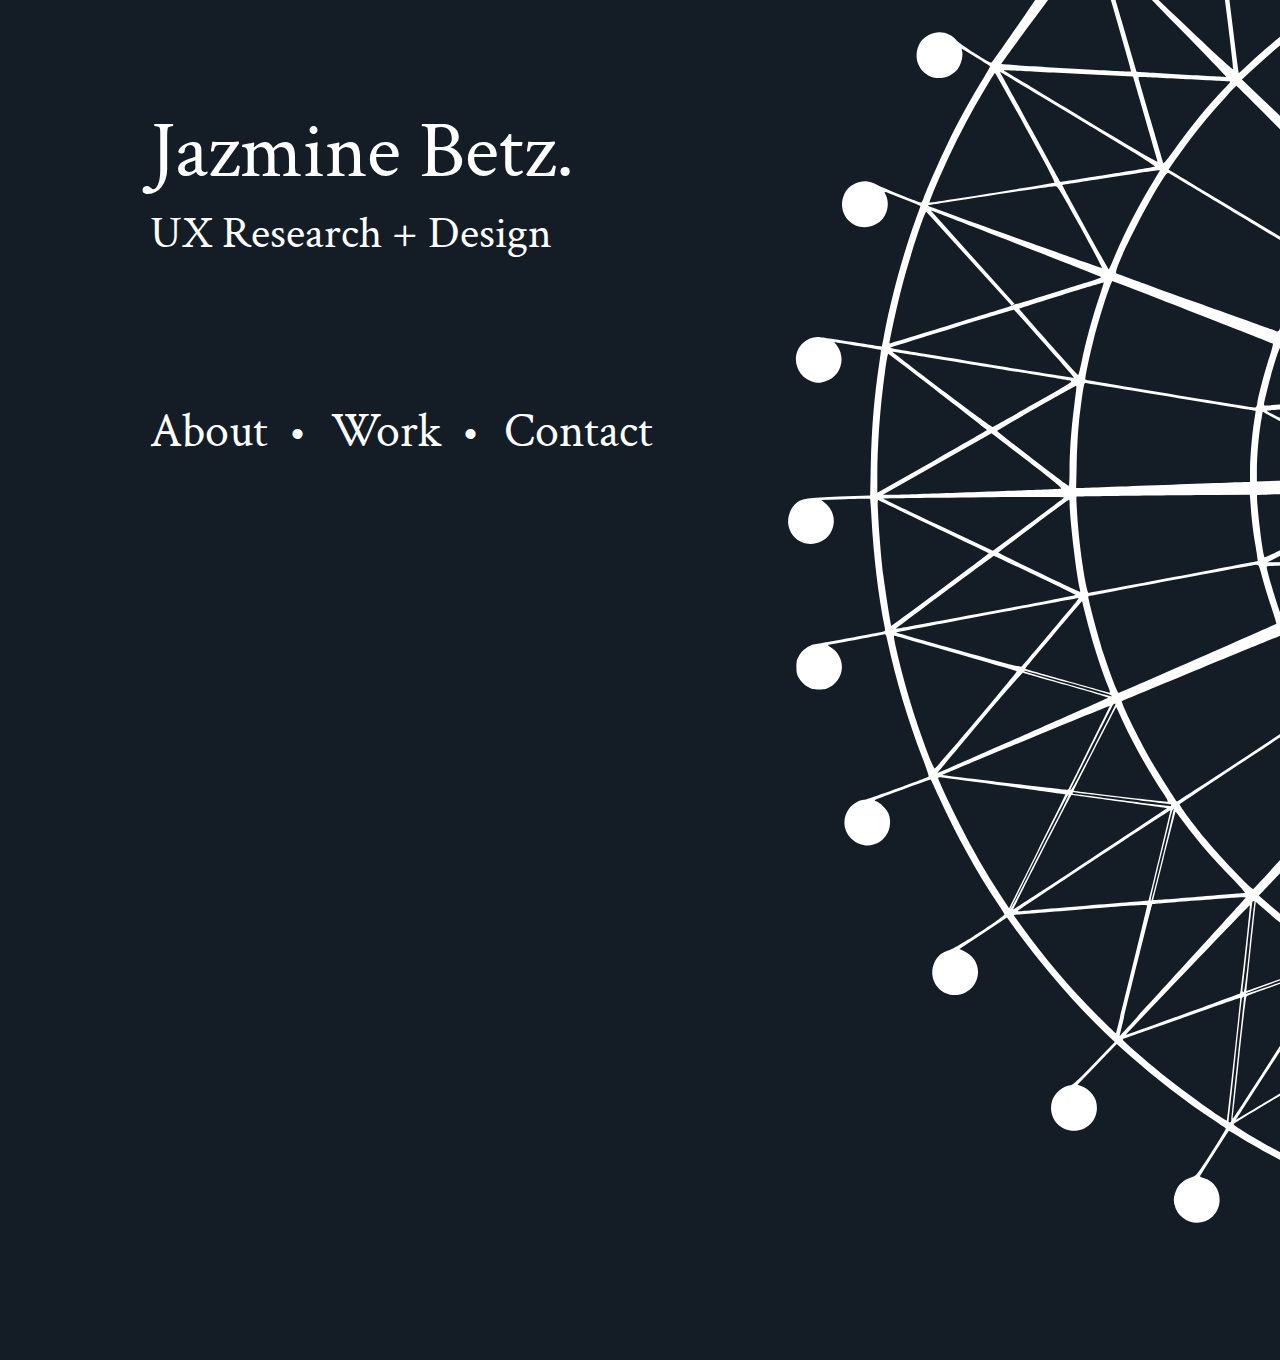
==== index.html @ 32f54d4d "Initial commit" ====
<!DOCTYPE html>
<html>
<head>
	<title>Jazmine Betz</title>
	<link href="https://fonts.googleapis.com/css?family=Crimson+Text" rel="stylesheet">
	<link href="assets/css/index.css" rel="stylesheet" type="text/css"/>
</head>
<body>
	<div class="header">
		Jazmine Betz.
		<div class="subheader">
			UX Research + Design
		</div>
	</div>
	<div class="links">
		<a href="about.html">About</a>
		<a href="work.html">Work</a>
		<a href="contact.html">Contact</a>
	</div>
</body>
</html>
---- assets/css/index.css ----
html {
	font-size: 16px;
	font-family: "Crimson Text", serif;
}

body {
	overflow: hidden;
	background-color: #141d26;
}

body:before {
	content: ' ';
	position: absolute;
	top: -40px;
	left: 50%;
	width: 1400px;
	height: 1400px;
	background-image: url("../images/background.svg");
	background-repeat: no-repeat;
	background-size: contain;
}

.links {
	position: absolute;
	top: 400px;
	left: 150px;
}

body .links a {
	color: #fff;
	font-size: 3.0rem;
	text-decoration: none;
}

body .links a:not(:last-of-type):after {
	content: "\2022";
	margin: 0 20px;
}

.header {
	position: absolute;
	top: 100px;
	left: 150px;
	font-size: 5.0rem;
	color: #fff;
}

.subheader {
	font-size: 2.8rem;
}

body.work:before {
	transform: rotate(90deg) scale(1.4);
	top: auto;
	bottom: -1150px;
	left: -80px;
}

body.about:before,
body.contact:before {
	transform: scaleX(-1);
	left: -600px;
}

body.work .header {
	text-align: center;
	width: 100%;
	left: 0;
	top: 50px;
}

body.about .header,
body.contact .header {
	right: 150px;
	left: auto;
}

body.about .content,
body.contact .content {
	text-align: left;
	position: absolute;
	color: #fff;
	top: 240px;
	right: 150px;
	font-size: 1.4rem;
	width: calc(100% - 850px);
	height: calc(100% - 250px);
	overflow-y: auto;
}

body.contact .content {
	text-align: right;
}

body.contact label {
	display: block;
}

body.contact a {
	color: #fff;
	font-size: 2.0rem;
	text-decoration: none;
	margin-bottom: 35px;
	display: block;
}

body.work .items {
	list-style: none;
	display: flex;
	align-content: space-between;
	justify-content: space-between;
	width: 100%;
	margin: 0 auto;
	margin-top: 200px;
	max-width: 1200px;
}

body.work .items li {
	position: relative;
}

body.work .items li label {
	padding: 5px 10px;
	background-color: #6e8ca9;
	display: inline-block;
	width: 300px;
	height: 163px;
	transition: height 0.33s;
	transition-delay: 0.33s;
	box-shadow: inset 0px 0px 9px 0px rgba(0, 0, 0, 0.5);
}

body.work .items .title {
	font-size: 2.0rem;
	line-height: 2.0rem;
	margin: 5px 0 10px 0;
}

body.work .items input[type=checkbox] {
	display: none;
}

body.work .items input[type=checkbox] + li .dropdown {
	opacity: 0;
	left: 0;	
	transition: opacity 0.33s;
	transition-delay: 0s;
}

body.work .items input[type=checkbox]:checked + li .dropdown {
	opacity: 1;
 	display: block;
	transition-delay: 0.33s;
}

body.work .items input[type=checkbox] + li .dropdown:before,
body.work .items li .dropdown a:after {
	content: ' ';
	width: 96%;
	height: 1px;
	left: 2%;
	background-color: #333;
	position: relative;
	margin: 10px 0;
	display: block;
}

body.work .items input[type=checkbox]:checked + li label {
	height: 378px;
	transition-delay: 0s;
}

body.work .items li .dropdown ul {
	overflow-y: auto;
	height: 130px;
	padding: 0 10px 0 20px;
}

body.work .items li .dropdown a {
	font-size: 1.2rem;
	color: #141d26;
	text-decoration: underline;
	display: block;
	text-align: center;
}

.back {
	position: absolute;
	top: 10px;
	left: 15px;
	font-size: 2.0rem;
	color: #fff;
	text-decoration: none;
}

body.about .back,
body.contact .back {
	left: auto;
	right: 15px;	
}
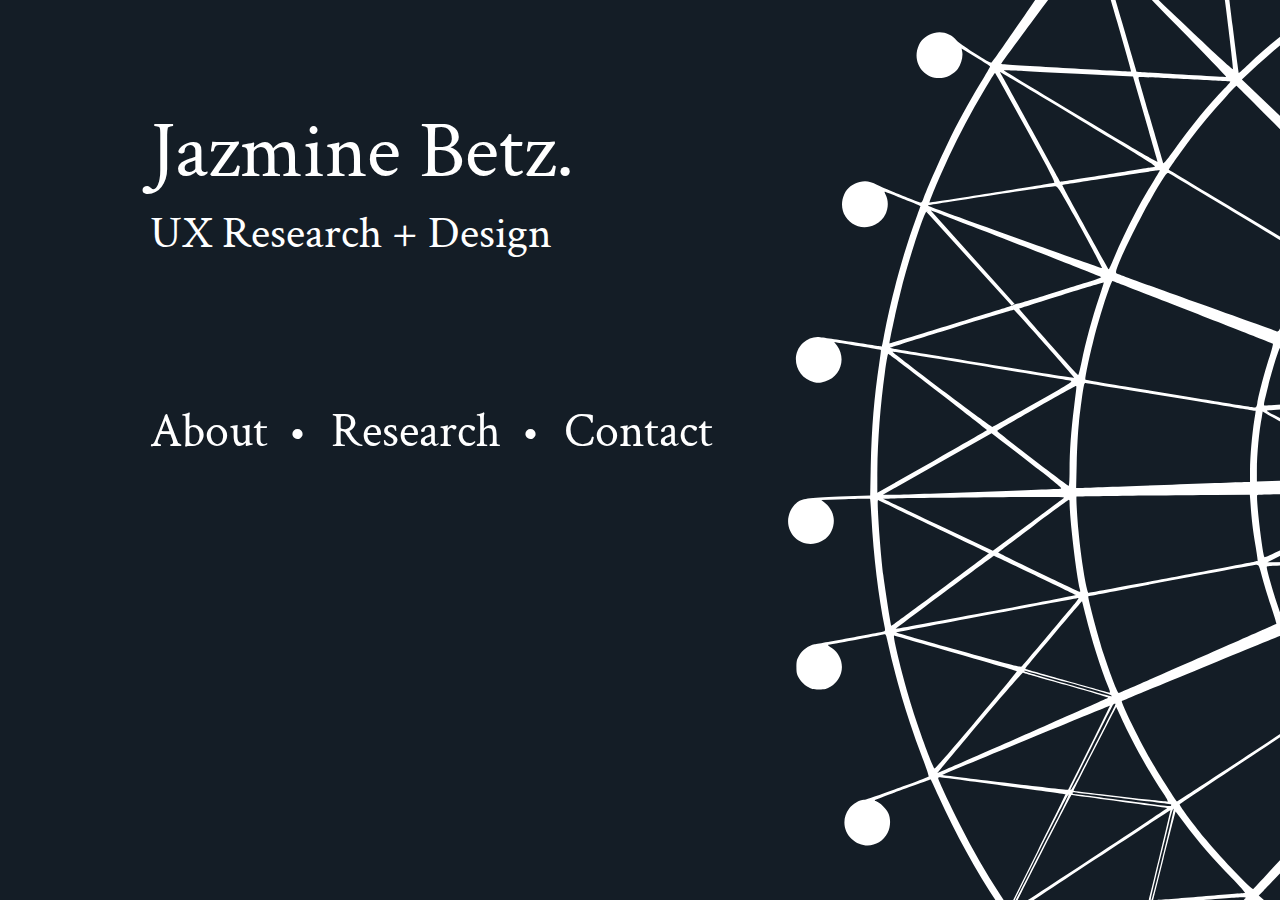
==== commit 560222cb: "Update index.html" ====
--- a/index.html
+++ b/index.html
@@ -14,8 +14,8 @@
 	</div>
 	<div class="links">
 		<a href="about.html">About</a>
-		<a href="work.html">Work</a>
+		<a href="work.html">Research</a>
 		<a href="contact.html">Contact</a>
 	</div>
 </body>
-</html>+</html>
--- a/assets/css/index.css
+++ b/assets/css/index.css
@@ -4,13 +4,12 @@
 }
 
 body {
-	overflow: hidden;
 	background-color: #141d26;
 }
 
 body:before {
 	content: ' ';
-	position: absolute;
+	position: fixed;
 	top: -40px;
 	left: 50%;
 	width: 1400px;
